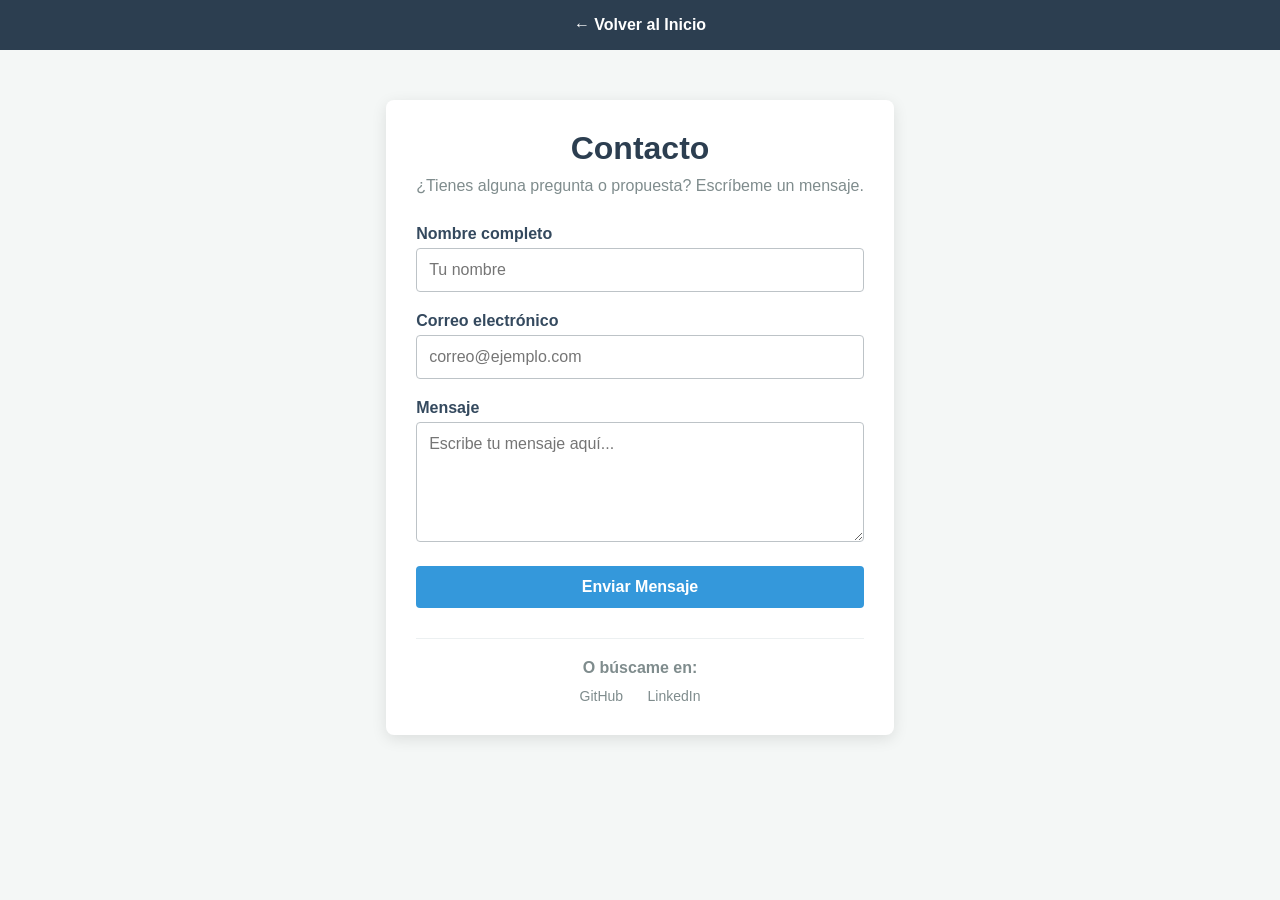
==== contacto.html @ 64aa0d91 "a" ====
<!DOCTYPE html>
<html lang="es">
<head>
    <meta charset="UTF-8">
    <meta name="viewport" content="width=device-width, initial-scale=1.0">
    <title>Contacto - Mi Sitio Web</title>
    <style>
        * {
            box-sizing: border-box;
            margin: 0;
            padding: 0;
            font-family: 'Segoe UI', Tahoma, Geneva, Verdana, sans-serif;
        }

        body {
            background-color: #f4f7f6;
            color: #333;
            display: flex;
            flex-direction: column;
            min-height: 100vh;
        }

        /* Barra de navegación sencilla */
        nav {
            background-color: #2c3e50;
            padding: 1rem;
            text-align: center;
        }

        nav a {
            color: white;
            text-decoration: none;
            margin: 0 15px;
            font-weight: bold;
        }

        nav a:hover {
            text-decoration: underline;
        }

        /* Contenedor Principal */
        .container {
            max-width: 600px;
            margin: 50px auto;
            background: white;
            padding: 30px;
            border-radius: 8px;
            box-shadow: 0 4px 15px rgba(0,0,0,0.1);
        }

        h1 {
            color: #2c3e50;
            margin-bottom: 10px;
            text-align: center;
        }

        p.subtitle {
            text-align: center;
            color: #7f8c8d;
            margin-bottom: 30px;
        }

        /* Formulario */
        .form-group {
            margin-bottom: 20px;
        }

        label {
            display: block;
            margin-bottom: 5px;
            font-weight: 600;
            color: #34495e;
        }

        input[type="text"],
        input[type="email"],
        textarea {
            width: 100%;
            padding: 12px;
            border: 1px solid #bdc3c7;
            border-radius: 4px;
            font-size: 16px;
            transition: border-color 0.3s;
        }

        input:focus, textarea:focus {
            outline: none;
            border-color: #3498db;
        }

        textarea {
            resize: vertical;
            height: 120px;
        }

        button {
            width: 100%;
            padding: 12px;
            background-color: #3498db;
            color: white;
            border: none;
            border-radius: 4px;
            font-size: 16px;
            font-weight: bold;
            cursor: pointer;
            transition: background 0.3s;
        }

        button:hover {
            background-color: #2980b9;
        }

        /* Redes Sociales / Info de contacto */
        .social-links {
            margin-top: 30px;
            border-top: 1px solid #ecf0f1;
            padding-top: 20px;
            text-align: center;
        }

        .social-links a {
            display: inline-block;
            margin: 0 10px;
            color: #7f8c8d;
            text-decoration: none;
            font-size: 14px;
        }

        .social-links a:hover {
            color: #3498db;
        }
    </style>
</head>
<body>

    <nav>
        <a href="index.html">← Volver al Inicio</a>
    </nav>

    <div class="container">
        <h1>Contacto</h1>
        <p class="subtitle">¿Tienes alguna pregunta o propuesta? Escríbeme un mensaje.</p>

        <form action="https://formspree.io/f/tu_id_aqui" method="POST">
            <div class="form-group">
                <label for="nombre">Nombre completo</label>
                <input type="text" id="nombre" name="name" placeholder="Tu nombre" required>
            </div>

            <div class="form-group">
                <label for="email">Correo electrónico</label>
                <input type="email" id="email" name="email" placeholder="correo@ejemplo.com" required>
            </div>

            <div class="form-group">
                <label for="mensaje">Mensaje</label>
                <textarea id="mensaje" name="message" placeholder="Escribe tu mensaje aquí..." required></textarea>
            </div>

            <button type="submit">Enviar Mensaje</button>
        </form>

        <div class="social-links">
            <p style="margin-bottom: 10px; font-weight: bold; color: #7f8c8d;">O búscame en:</p>
            <a href="https://github.com/sxat11" target="_blank">GitHub</a>
            <a href="https://linkedin.com" target="_blank">LinkedIn</a>
        </div>
    </div>

</body>
</html>
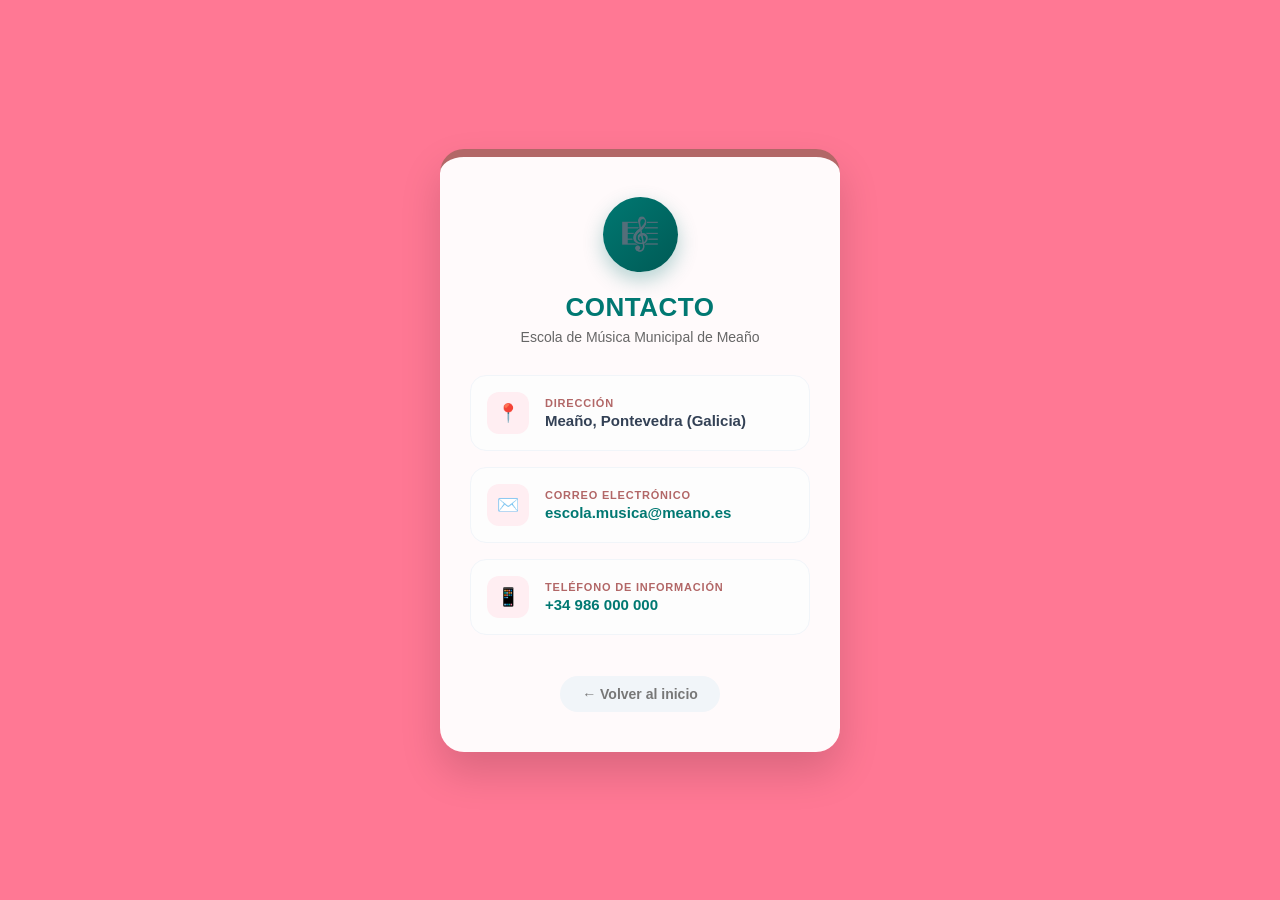
==== commit dcc1714b: "update" ====
--- a/contacto.html
+++ b/contacto.html
@@ -3,168 +3,201 @@
 <head>
     <meta charset="UTF-8">
     <meta name="viewport" content="width=device-width, initial-scale=1.0">
-    <title>Contacto - Mi Sitio Web</title>
+    <title>Contacto - Escola de Música Municipal de Meaño</title>
     <style>
+        /* Variables alineadas con el estilo global de la escuela */
+        :root {
+            --bg-pink: #FF7894;       /* Rosa base de la web */
+            --logo-green: #007872;    /* Verde azulado del logo */
+            --logo-pink-dark: #B26767;/* Rosa viejo del logo */
+            --text-dark: #333333;
+            --text-white: #FFFFFF;
+        }
+
         * {
             box-sizing: border-box;
             margin: 0;
             padding: 0;
-            font-family: 'Segoe UI', Tahoma, Geneva, Verdana, sans-serif;
+            font-family: 'Helvetica Neue', Helvetica, Arial, sans-serif;
         }
 
         body {
-            background-color: #f4f7f6;
-            color: #333;
+            /* Mantenemos el fondo rosa característico de la escuela */
+            background-color: var(--bg-pink);
+            display: flex;
+            justify-content: center;
+            align-items: center;
+            min-height: 100vh;
+            padding: 20px;
+        }
+
+        /* Ventana de contacto adaptada */
+        .tarjeta-contacto {
+            background: rgba(255, 255, 255, 0.96);
+            padding: 40px 30px;
+            border-radius: 24px;
+            box-shadow: 0 20px 40px rgba(0, 0, 0, 0.15);
+            width: 100%;
+            max-width: 400px;
+            text-align: center;
+            backdrop-filter: blur(10px);
+            transition: transform 0.3s ease, box-shadow 0.3s ease;
+            /* Línea decorativa superior con el rosa del logo */
+            border-top: 8px solid var(--logo-pink-dark); 
+        }
+
+        .tarjeta-contacto:hover {
+            transform: translateY(-5px);
+            box-shadow: 0 30px 50px rgba(0, 0, 0, 0.2);
+        }
+
+        /* Avatar adaptado a la temática musical utilizando el verde del logo */
+        .avatar {
+            width: 75px;
+            height: 75px;
+            background: linear-gradient(135deg, var(--logo-green) 0%, #005a55 100%);
+            color: white;
+            font-size: 32px;
+            font-weight: 700;
+            line-height: 75px;
+            border-radius: 50%;
+            margin: 0 auto 20px;
+            box-shadow: 0 8px 20px rgba(0, 120, 114, 0.3);
+        }
+
+        h2 {
+            color: var(--logo-green); /* Título en verde corporativo */
+            margin-bottom: 6px;
+            font-size: 26px;
+            font-weight: 800;
+            text-transform: uppercase;
+            letter-spacing: 0.5px;
+        }
+
+        .subtitulo {
+            font-size: 14px;
+            color: #666;
+            margin-bottom: 30px;
+            font-weight: 500;
+        }
+
+        /* Bloques de información adaptados */
+        .info-item {
+            display: flex;
+            align-items: center;
+            margin-bottom: 16px;
+            background: #fdfdfd;
+            padding: 16px;
+            border-radius: 16px;
+            border: 1px solid #f1f5f9;
+            text-align: left;
+            transition: background 0.2s ease, border-color 0.2s ease;
+        }
+
+        .info-item:hover {
+            background: #f8fafc;
+            border-color: #e2e8f0;
+        }
+
+        /* Iconos circulares con fondo rosa sutil */
+        .icono {
+            width: 42px;
+            height: 42px;
+            background: #ffeef2; /* Fondo rosa muy claro */
+            border-radius: 12px;
+            display: flex;
+            justify-content: center;
+            align-items: center;
+            font-size: 18px;
+            margin-right: 16px;
+            flex-shrink: 0;
+        }
+
+        .info-contenido {
             display: flex;
             flex-direction: column;
-            min-height: 100vh;
-        }
-
-        /* Barra de navegación sencilla */
-        nav {
-            background-color: #2c3e50;
-            padding: 1rem;
-            text-align: center;
-        }
-
-        nav a {
-            color: white;
+        }
+
+        .label {
+            font-size: 11px;
+            text-transform: uppercase;
+            color: var(--logo-pink-dark); /* Etiquetas en el rosa oscuro del logo */
+            font-weight: 700;
+            letter-spacing: 0.8px;
+            margin-bottom: 3px;
+        }
+
+        .valor {
+            font-size: 15px;
+            color: #334155;
+            font-weight: 600;
+            word-break: break-all;
+        }
+
+        /* Enlaces usando el verde corporativo */
+        a.valor {
             text-decoration: none;
-            margin: 0 15px;
-            font-weight: bold;
-        }
-
-        nav a:hover {
+            color: var(--logo-green);
+            transition: color 0.2s ease;
+        }
+
+        a.valor:hover {
+            color: var(--logo-pink-dark);
             text-decoration: underline;
         }
 
-        /* Contenedor Principal */
-        .container {
-            max-width: 600px;
-            margin: 50px auto;
-            background: white;
-            padding: 30px;
-            border-radius: 8px;
-            box-shadow: 0 4px 15px rgba(0,0,0,0.1);
-        }
-
-        h1 {
-            color: #2c3e50;
-            margin-bottom: 10px;
-            text-align: center;
-        }
-
-        p.subtitle {
-            text-align: center;
-            color: #7f8c8d;
-            margin-bottom: 30px;
-        }
-
-        /* Formulario */
-        .form-group {
-            margin-bottom: 20px;
-        }
-
-        label {
-            display: block;
-            margin-bottom: 5px;
-            font-weight: 600;
-            color: #34495e;
-        }
-
-        input[type="text"],
-        input[type="email"],
-        textarea {
-            width: 100%;
-            padding: 12px;
-            border: 1px solid #bdc3c7;
-            border-radius: 4px;
-            font-size: 16px;
-            transition: border-color 0.3s;
-        }
-
-        input:focus, textarea:focus {
-            outline: none;
-            border-color: #3498db;
-        }
-
-        textarea {
-            resize: vertical;
-            height: 120px;
-        }
-
-        button {
-            width: 100%;
-            padding: 12px;
-            background-color: #3498db;
-            color: white;
-            border: none;
-            border-radius: 4px;
-            font-size: 16px;
-            font-weight: bold;
-            cursor: pointer;
-            transition: background 0.3s;
-        }
-
-        button:hover {
-            background-color: #2980b9;
-        }
-
-        /* Redes Sociales / Info de contacto */
-        .social-links {
-            margin-top: 30px;
-            border-top: 1px solid #ecf0f1;
-            padding-top: 20px;
-            text-align: center;
-        }
-
-        .social-links a {
+        /* Botón Volver estilizado como los de la web principal */
+        .btn-volver {
             display: inline-block;
-            margin: 0 10px;
-            color: #7f8c8d;
+            margin-top: 25px;
+            color: #777;
             text-decoration: none;
             font-size: 14px;
-        }
-
-        .social-links a:hover {
-            color: #3498db;
+            font-weight: 600;
+            padding: 10px 22px;
+            border-radius: 25px;
+            background: #f1f5f9;
+            transition: background 0.2s ease, color 0.2s ease;
+        }
+
+        .btn-volver:hover {
+            background: var(--logo-green);
+            color: var(--text-white);
         }
     </style>
 </head>
 <body>
 
-    <nav>
-        <a href="index.html">← Volver al Inicio</a>
-    </nav>
-
-    <div class="container">
-        <h1>Contacto</h1>
-        <p class="subtitle">¿Tienes alguna pregunta o propuesta? Escríbeme un mensaje.</p>
-
-        <form action="https://formspree.io/f/tu_id_aqui" method="POST">
-            <div class="form-group">
-                <label for="nombre">Nombre completo</label>
-                <input type="text" id="nombre" name="name" placeholder="Tu nombre" required>
+    <div class="tarjeta-contacto">
+        <div class="avatar">🎼</div>
+        <h2>Contacto</h2>
+        <p class="subtitulo">Escola de Música Municipal de Meaño</p>
+        
+        <div class="info-item">
+            <div class="icono">📍</div>
+            <div class="info-contenido">
+                <span class="label">Dirección</span>
+                <div class="valor">Meaño, Pontevedra (Galicia)</div>
             </div>
-
-            <div class="form-group">
-                <label for="email">Correo electrónico</label>
-                <input type="email" id="email" name="email" placeholder="correo@ejemplo.com" required>
+        </div>
+
+        <div class="info-item">
+            <div class="icono">✉️</div>
+            <div class="info-contenido">
+                <span class="label">Correo Electrónico</span>
+                <a href="mailto:escola.musica@meano.es" class="valor">escola.musica@meano.es</a>
             </div>
-
-            <div class="form-group">
-                <label for="mensaje">Mensaje</label>
-                <textarea id="mensaje" name="message" placeholder="Escribe tu mensaje aquí..." required></textarea>
+        </div>
+
+        <div class="info-item">
+            <div class="icono">📱</div>
+            <div class="info-contenido">
+                <span class="label">Teléfono de Información</span>
+                <a href="tel:+34986000000" class="valor">+34 986 000 000</a>
             </div>
-
-            <button type="submit">Enviar Mensaje</button>
-        </form>
-
-        <div class="social-links">
-            <p style="margin-bottom: 10px; font-weight: bold; color: #7f8c8d;">O búscame en:</p>
-            <a href="https://github.com/sxat11" target="_blank">GitHub</a>
-            <a href="https://linkedin.com" target="_blank">LinkedIn</a>
         </div>
+
+        <a href="index.html" class="btn-volver">← Volver al inicio</a>
     </div>
 
 </body>
